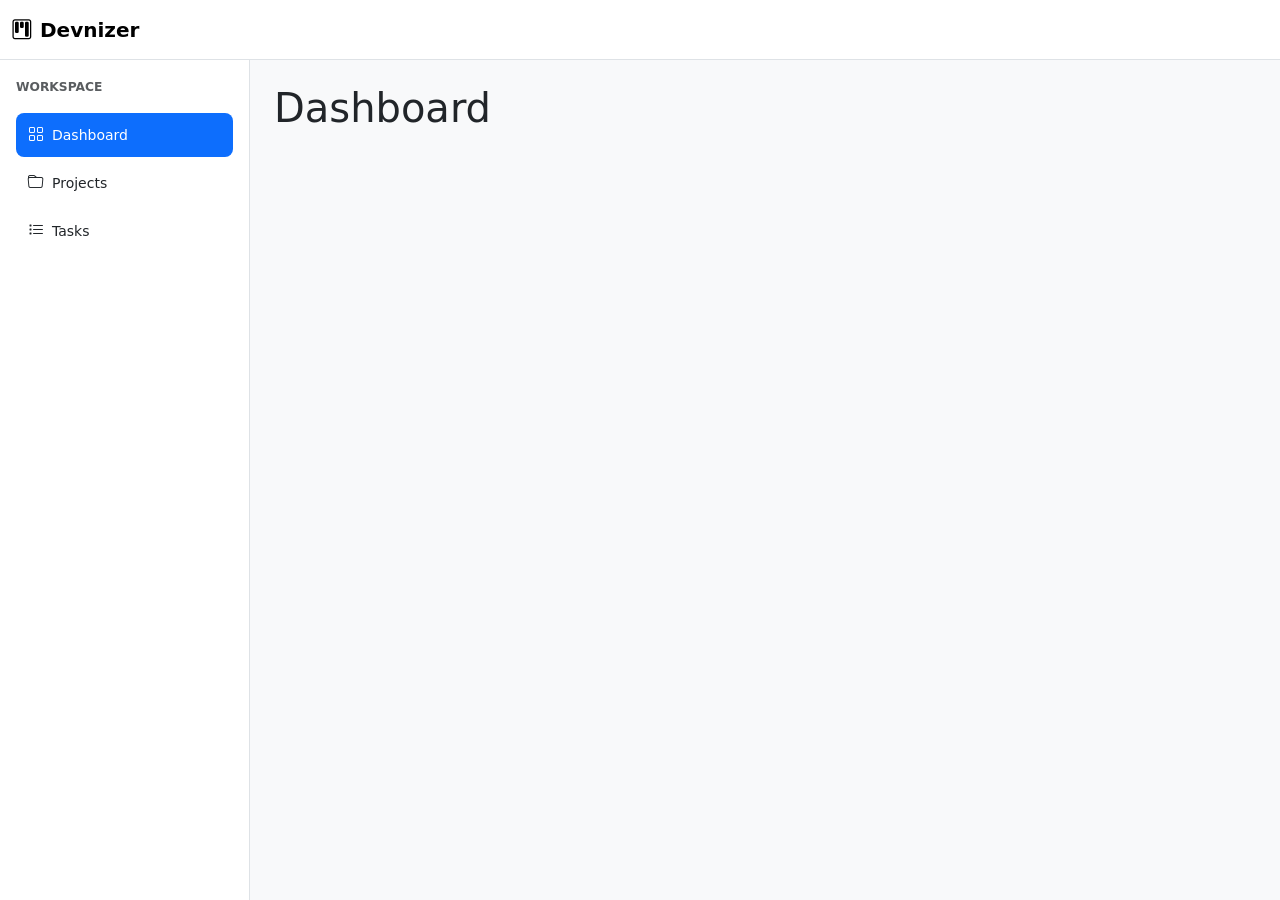
==== index.html @ 883eb8fc "feat: build responsive app layout" ====
<!DOCTYPE html>
<html lang="en">

<head>
    <meta charset="UTF-8">
    <meta name="viewport" content="width=device-width, initial-scale=1.0">
    <meta name="description" content="Devnizer - A Developer Task Manager">
    <meta name="application-name" content="Devnizer">

    <title>Devnizer | Developer Task Manager</title>

    <!-- DEPENDENCIES -->
    <link href="https://cdn.jsdelivr.net/npm/bootstrap@5.3.9/dist/css/bootstrap.min.css" rel="stylesheet">
    <link rel="stylesheet" href="https://cdn.jsdelivr.net/npm/bootstrap-icons@1.13.1/font/bootstrap-icons.min.css">

    <!-- APPLICATION CSS -->
    <link rel="stylesheet" href="./css/main.css">
    <link rel="stylesheet" href="./css/layout.style.css">
</head>

<body>

    <!-- APPLICATION ROOT -->
    <div id="app"></div>

    <!-- DEPENDENCIES -->
    <script src="https://cdn.jsdelivr.net/npm/bootstrap@5.3.9/dist/js/bootstrap.bundle.min.js"></script>

    <!-- APPLICATION SCRIPT -->
    <script type="module" src="./js/app.js"></script>
</body>

</html>
---- css/main.css ----
/* --- ROOT VARIABLES --- */

:root {
    --app-sidebar-width: 250px;
    --app-navbar-height: 60px;
    --app-font-family: system-ui, -apple-system, sans-serif;
    --app-background: #f8f9fa;
    --app-border-radius: 8px;
}

/* --- GLOBAL STYLES --- */

* {
    box-sizing: border-box;
}

html,
body {
    margin: 0;
    padding: 0;
    min-height: 100vh;
}

body {
    font-family: var(--app-font-family);
    background-color: var(--app-background);
    color: var(--bs-body-color);
    font-size: 14px;
}

/* --- APPLICATION ROOT --- */

#app {
    min-height: 100vh;
}
---- css/layout.style.css ----
/* --- APPLICATION ROOT --- */

#app {
    display: flex;
    flex-direction: column;
    height: 100vh;
    height: 100dvh;
    overflow: hidden;
}

/* --- NAVBAR --- */

#navbar {
    height: var(--app-navbar-height);
    flex-shrink: 0;
    z-index: 1030;
}

/* --- APPLICATION LAYOUT --- */

#app-layout {
    display: flex;
    flex: 1;
    min-height: 0;
    overflow: hidden;
}

/* --- SIDEBAR --- */

#sidebar {
    width: var(--app-sidebar-width);
    flex-shrink: 0;
    overflow-y: auto;
}

#sidebar .nav-link {
    display: flex;
    align-items: center;
    padding: 10px 12px;
    border-radius: var(--app-border-radius);
    color: var(--bs-body-color);
}

#sidebar .nav-link:not(.active):hover {
    background-color: var(--bs-tertiary-bg);
}

#sidebar .nav-link.active {
    background-color: var(--bs-primary);
    color: #fff;
}

#sidebar .nav-link i {
    font-size: 16px;
}

/* --- MAIN CONTENT --- */

#app-content {
    flex: 1;
    min-width: 0;
    overflow-y: auto;
}

/* --- RESPONSIVE LAYOUT --- */

@media (max-width: 991.98px) {
    #sidebar {
        position: fixed;
        top: var(--app-navbar-height);
        bottom: 0;
        left: 0;
        z-index: 1025;
        transform: translateX(-100%);
        transition: transform 0.25s ease;
    }

    #sidebar.show {
        transform: translateX(0);
    }

    #app-content {
        width: 100%;
        padding: 16px !important;
    }

    #sidebar-backdrop {
        position: fixed;
        inset: var(--app-navbar-height) 0 0;
        background-color: rgba(0, 0, 0, 0.5);
        z-index: 1020;
    }
}
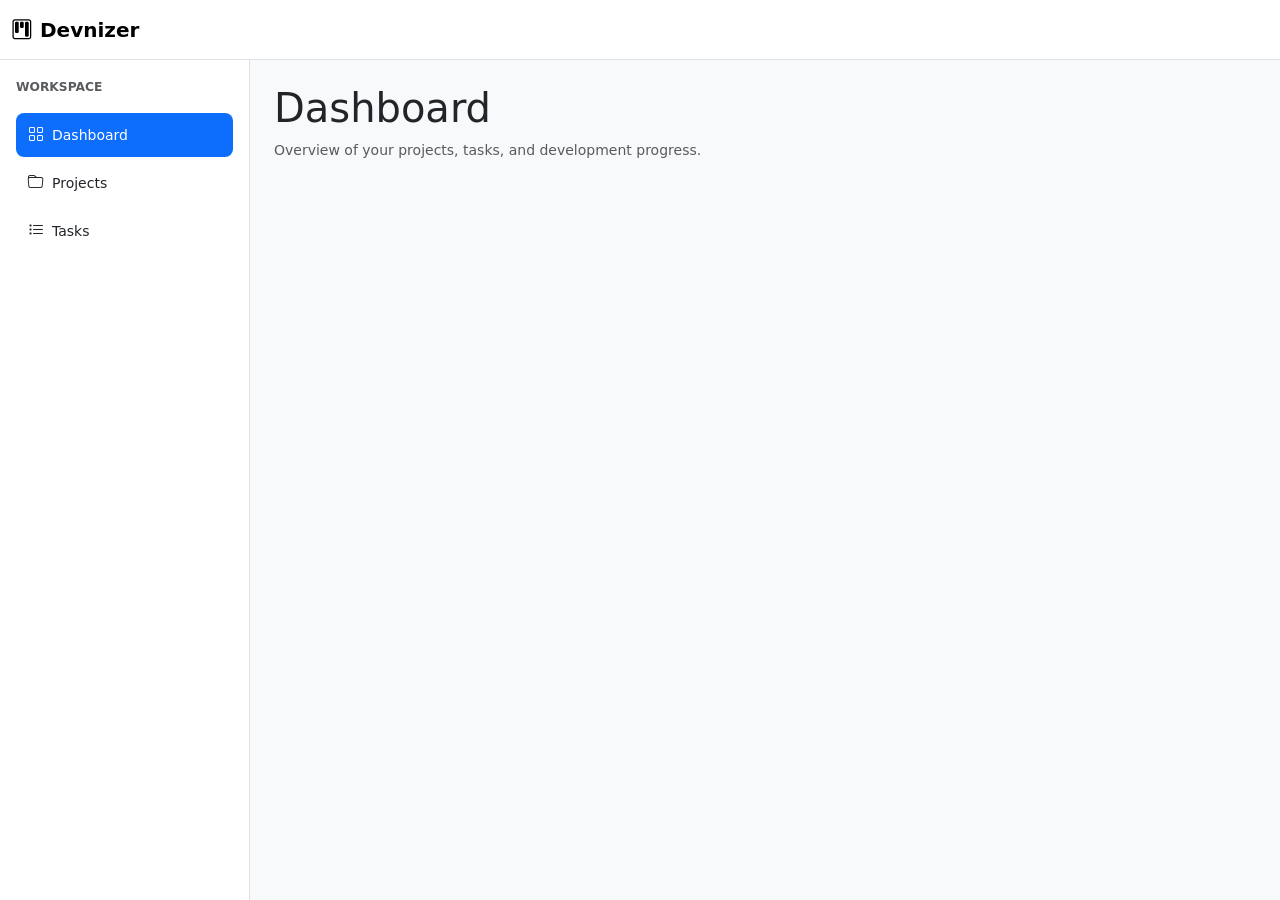
==== commit 83e63358: "feat: build reusable modals and feedback components" ====
--- a/index.html
+++ b/index.html
@@ -16,6 +16,8 @@
     <!-- APPLICATION CSS -->
     <link rel="stylesheet" href="./css/main.css">
     <link rel="stylesheet" href="./css/layout.style.css">
+    <link rel="stylesheet" href="./css/components.style.css">
+    <link rel="stylesheet" href="./css/modals.style.css">
 </head>
 
 <body>
--- a/css/components.style.css
+++ b/css/components.style.css
@@ -0,0 +1,56 @@
+/* --- EMPTY STATE --- */
+
+.empty-state {
+    padding: 48px 24px;
+    text-align: center;
+}
+
+.empty-state-icon {
+    font-size: 48px !important;
+    opacity: 0.65;
+}
+
+.empty-state-title {
+    font-size: 18px;
+    font-weight: 600;
+    margin-bottom: 8px;
+}
+
+.empty-state-description {
+    max-width: 400px;
+    margin-inline: auto;
+    font-size: 14px;
+}
+
+/* --- LOADING STATE --- */
+
+.loading-state {
+    min-height: 160px;
+}
+
+.loading-state .spinner-border {
+    width: 32px;
+    height: 32px;
+    border-width: 3px;
+}
+
+.loading-message {
+    font-size: 14px;
+}
+
+/* --- TOAST NOTIFICATIONS --- */
+
+#toast-container {
+    z-index: 1090;
+    max-width: 100%;
+}
+
+#toast-container .toast {
+    border-radius: var(--app-border-radius);
+    box-shadow: var(--bs-box-shadow-sm);
+}
+
+#toast-container .toast-body {
+    font-size: 14px;
+    overflow-wrap: anywhere;
+}
--- a/css/modals.style.css
+++ b/css/modals.style.css
@@ -0,0 +1,38 @@
+/* --- MODAL CONTENT --- */
+
+.modal-content {
+    border: none;
+    border-radius: 12px;
+    box-shadow: var(--bs-box-shadow);
+}
+
+/* --- MODAL HEADER --- */
+
+.modal-header {
+    padding: 16px 20px;
+}
+
+.modal-title {
+    font-size: 18px;
+    font-weight: 600;
+}
+
+/* --- MODAL BODY --- */
+
+.modal-body {
+    padding: 20px;
+    font-size: 14px;
+    overflow-wrap: anywhere;
+}
+
+/* --- MODAL FOOTER --- */
+
+.modal-footer {
+    padding: 12px 20px;
+}
+
+.modal-footer .btn {
+    min-width: 80px;
+    font-size: 14px;
+    border-radius: var(--app-border-radius);
+}
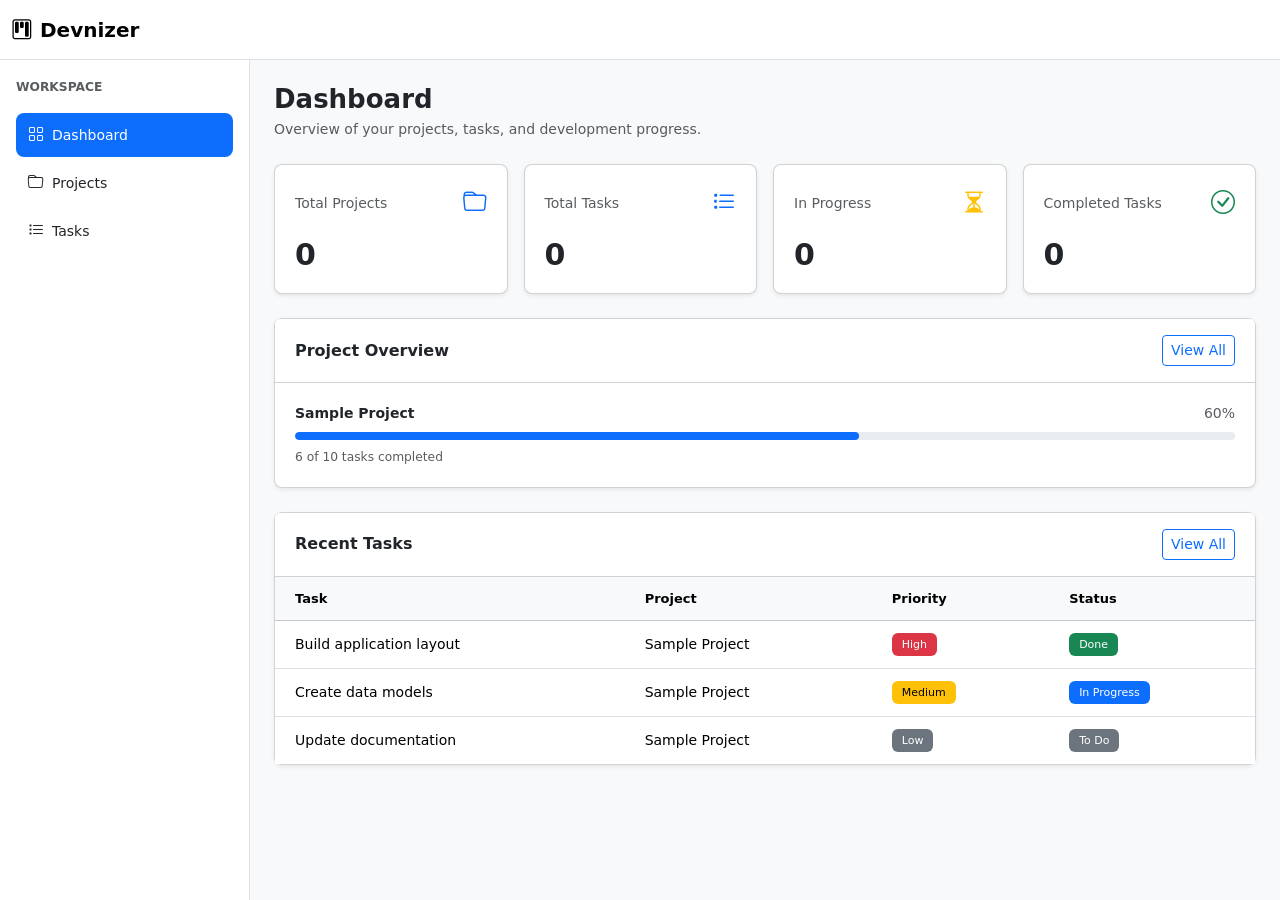
==== commit cd959e83: "feat: build dashboard interface" ====
--- a/index.html
+++ b/index.html
@@ -18,6 +18,7 @@
     <link rel="stylesheet" href="./css/layout.style.css">
     <link rel="stylesheet" href="./css/components.style.css">
     <link rel="stylesheet" href="./css/modals.style.css">
+    <link rel="stylesheet" href="./css/dashboard.style.css">
 </head>
 
 <body>
--- a/css/dashboard.style.css
+++ b/css/dashboard.style.css
@@ -0,0 +1,116 @@
+/* --- PAGE HEADER --- */
+
+#dashboard-page .page-header h1 {
+    font-size: 26px;
+    font-weight: 700;
+}
+
+#dashboard-page .page-header p {
+    font-size: 14px;
+}
+
+/* --- DASHBOARD CARDS --- */
+
+#dashboard-page .card {
+    border-radius: var(--app-border-radius);
+    box-shadow: var(--bs-box-shadow-sm);
+}
+
+#dashboard-page .card-body {
+    padding: 20px;
+}
+
+#dashboard-page .card-header {
+    padding: 16px 20px;
+}
+
+#dashboard-page .card-header h5 {
+    font-size: 16px;
+    font-weight: 600;
+}
+
+/* --- STATISTIC CARDS --- */
+
+#dashboard-page .card-body h2 {
+    font-size: 30px;
+    font-weight: 700;
+}
+
+/* --- PROJECT OVERVIEW --- */
+
+.project-overview-item {
+    padding: 16px 0;
+}
+
+.project-overview-item:first-child {
+    padding-top: 0;
+}
+
+.project-overview-item:last-child {
+    padding-bottom: 0;
+}
+
+.project-overview-item:not(:last-child) {
+    border-bottom: 1px solid var(--bs-border-color);
+}
+
+.project-overview-item h6 {
+    font-size: 14px;
+    font-weight: 600;
+}
+
+.project-overview-item .progress {
+    height: 8px;
+    border-radius: 8px;
+}
+
+.project-overview-item .progress-bar {
+    border-radius: 8px;
+}
+
+/* --- RECENT TASKS --- */
+
+#recentTasks .table th {
+    font-size: 13px;
+    font-weight: 600;
+    white-space: nowrap;
+}
+
+#recentTasks .table td {
+    font-size: 14px;
+}
+
+#recentTasks .table th,
+#recentTasks .table td {
+    padding: 12px 20px;
+}
+
+#recentTasks .table tr:last-child td {
+    border-bottom: 0;
+}
+
+#recentTasks .badge {
+    font-size: 11px;
+    font-weight: 500;
+    padding: 6px 10px;
+}
+
+/* --- RESPONSIVE DASHBOARD --- */
+
+@media (max-width: 575.98px) {
+    #dashboard-page .page-header h1 {
+        font-size: 22px;
+    }
+
+    #dashboard-page .card-body {
+        padding: 16px;
+    }
+
+    #dashboard-page .card-header {
+        padding: 12px 16px;
+    }
+
+    #recentTasks .table {
+        min-width: 550px;
+    }
+}
